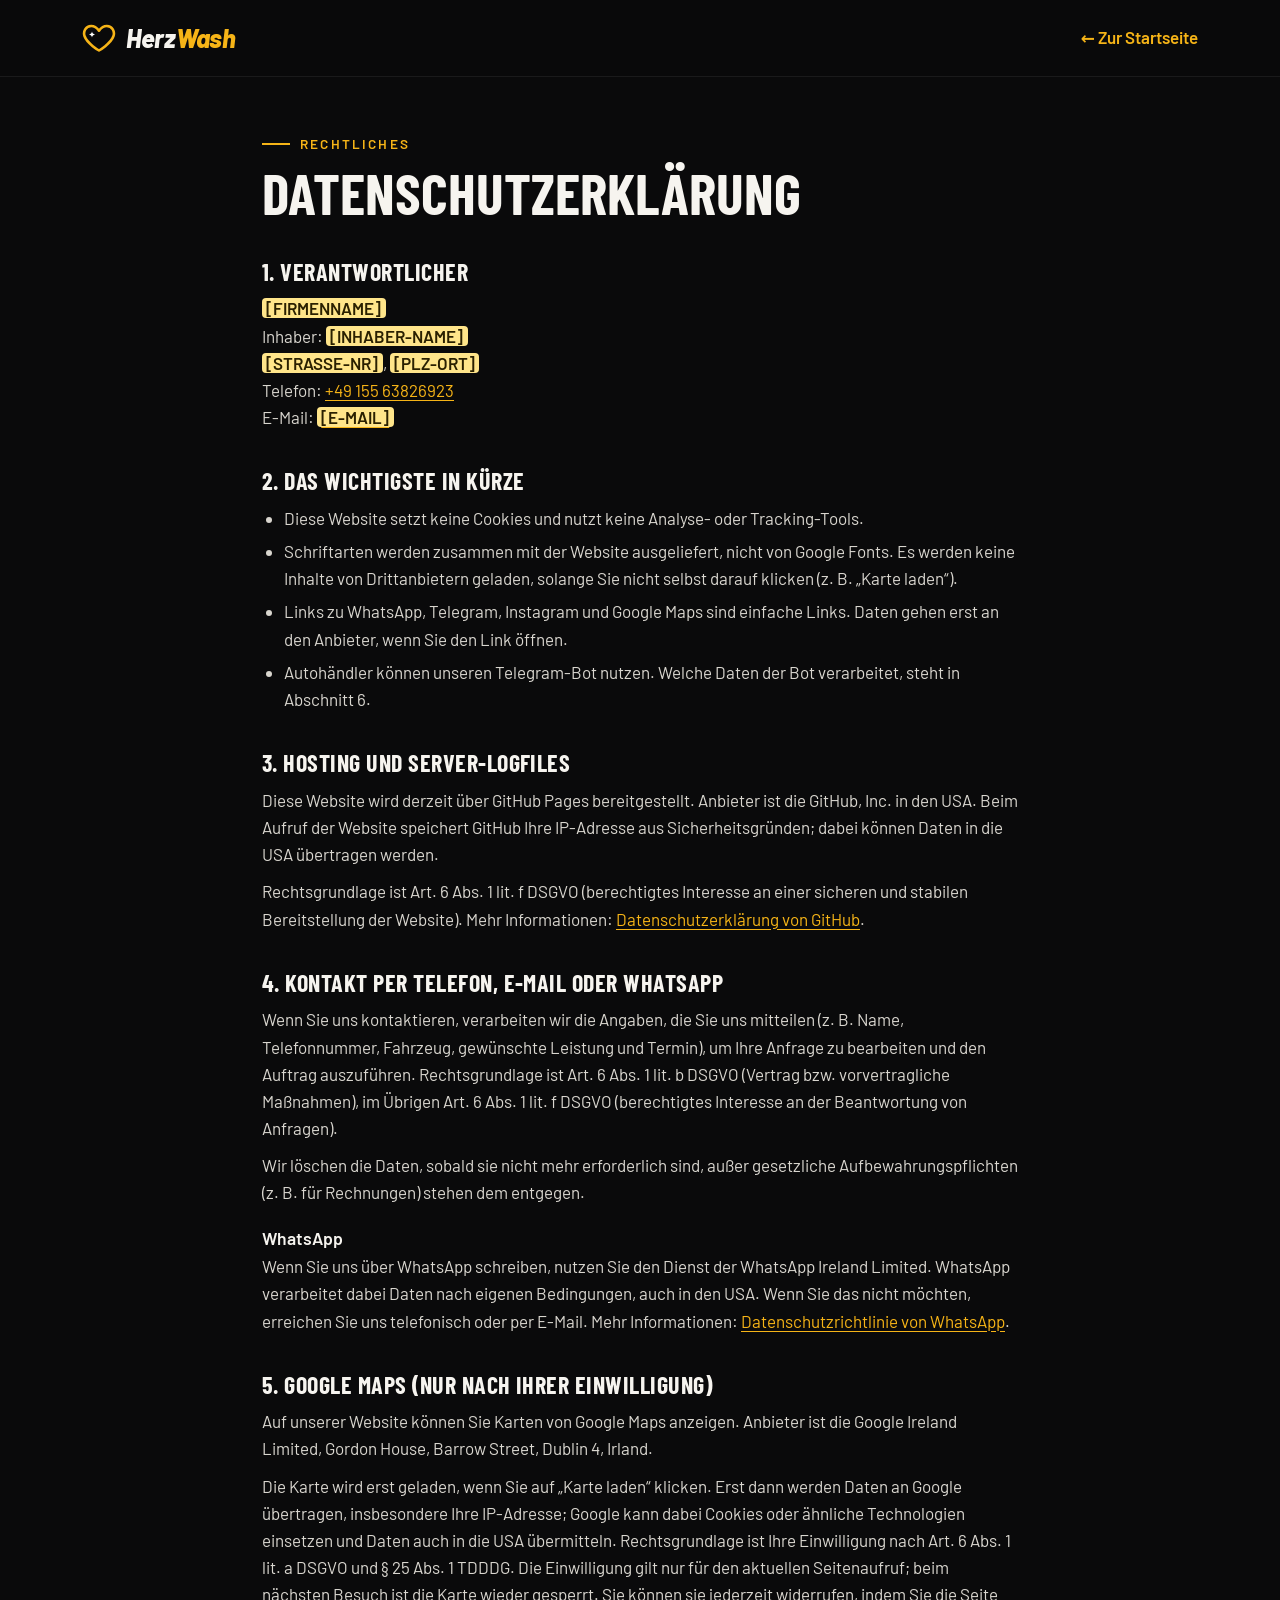
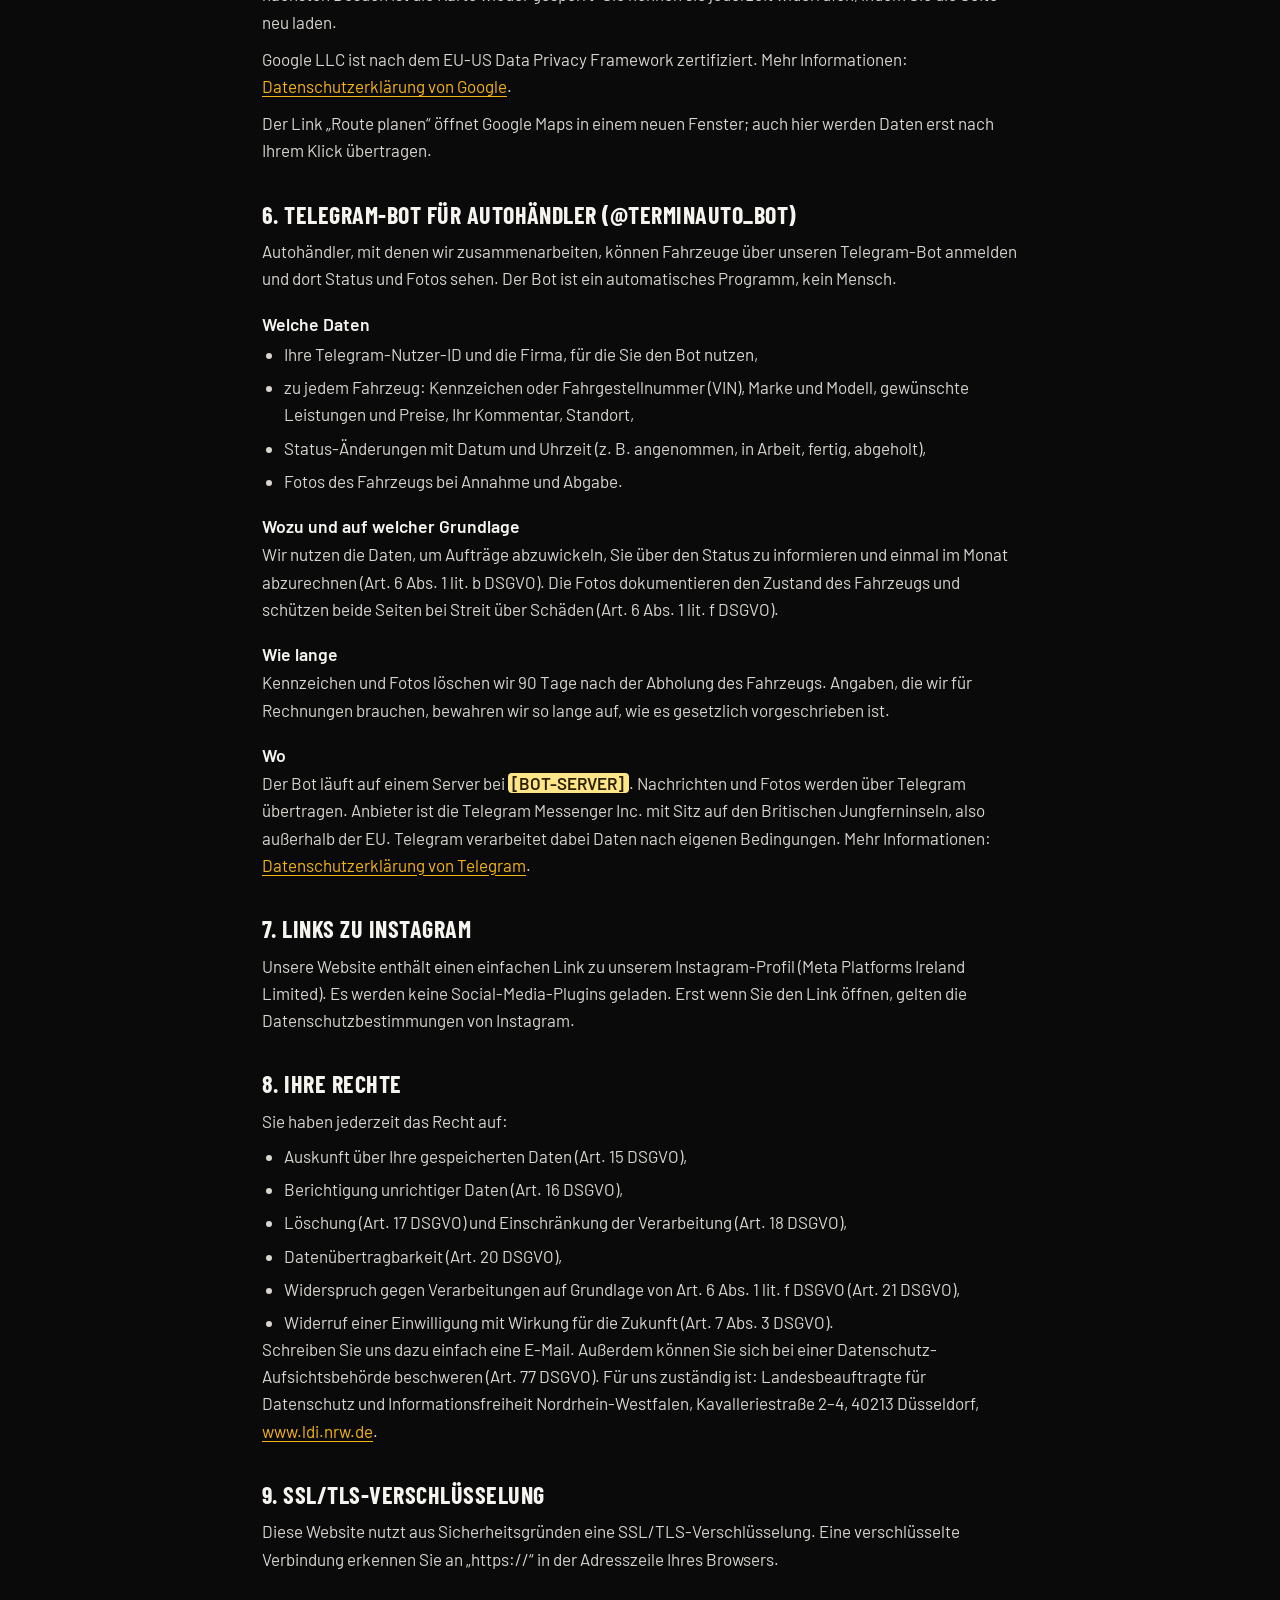
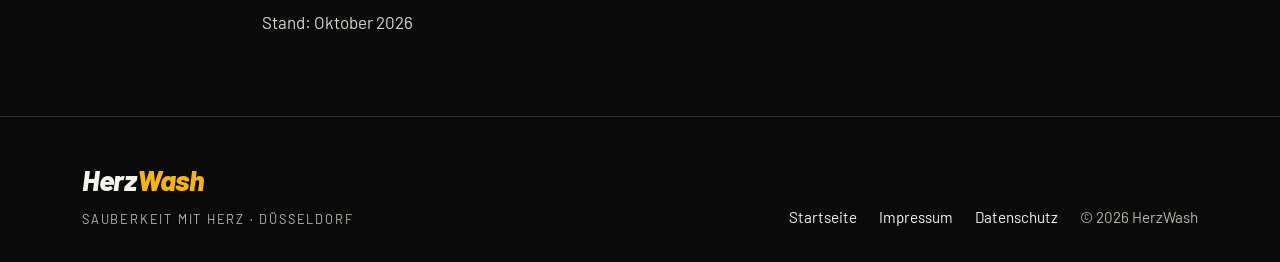
==== datenschutz.html @ 4cea4511 "HerzWash website: first test version Static German site (home, Impressum, Datenschutz) in the brand " ====
<!doctype html>
<html lang="de">
<head>
<meta charset="utf-8">
<meta name="viewport" content="width=device-width, initial-scale=1">
<title>Datenschutzerklärung — HerzWash</title>
<meta name="robots" content="noindex">
<meta name="theme-color" content="#0a0a0b">
<link rel="icon" href="favicon.svg" type="image/svg+xml">
<link rel="stylesheet" href="css/style.css">
</head>
<body>

<header class="site-header">
  <div class="wrap bar">
    <a class="brand" href="index.html" aria-label="HerzWash — zur Startseite">
      <svg class="brand-mark" viewBox="0 0 34 30" aria-hidden="true"><path d="M17 27.5S5.2 20.6 2.6 13.3C.9 8.6 3.7 3 9.2 3c3.2 0 5.7 1.8 7.8 4.6C19.1 4.8 21.6 3 24.8 3c5.5 0 8.3 5.6 6.6 10.3C28.8 20.6 17 27.5 17 27.5z" fill="none" stroke="#f6b417" stroke-width="2.6" stroke-linejoin="round"/><path d="M10 8.6c.45 1.9 1.1 2.55 3 3-1.9.45-2.55 1.1-3 3-.45-1.9-1.1-2.55-3-3 1.9-.45 2.55-1.1 3-3z" fill="#fff"/></svg>
      <span class="wm">Herz<b>Wash</b></span>
    </a>
    <a class="back" href="index.html">← Zur Startseite</a>
  </div>
</header>

<main class="legal">
  <div class="wrap">
    <span class="eyebrow">Rechtliches</span>
    <h1>Datenschutz&shy;erklärung</h1>

    <h2>1. Verantwortlicher</h2>
    <address>
      [FIRMENNAME]<br>
      Inhaber: [INHABER-NAME]<br>
      [STRASSE-NR], [PLZ-ORT]<br>
      Telefon: <a href="tel:+4915563826923">+49 155 63826923</a><br>
      E-Mail: <a href="mailto:[E-MAIL]">[E-MAIL]</a>
    </address>

    <h2>2. Das Wichtigste in Kürze</h2>
    <ul>
      <li>Diese Website setzt keine Cookies und nutzt keine Analyse- oder Tracking-Tools.</li>
      <li>Schriftarten werden zusammen mit der Website ausgeliefert, nicht von Google Fonts. Es werden keine Inhalte von Drittanbietern geladen, solange Sie nicht selbst darauf klicken (z. B. „Karte laden“).</li>
      <li>Links zu WhatsApp, Telegram, Instagram und Google Maps sind einfache Links. Daten gehen erst an den Anbieter, wenn Sie den Link öffnen.</li>
      <li>Autohändler können unseren Telegram-Bot nutzen. Welche Daten der Bot verarbeitet, steht in Abschnitt 6.</li>
    </ul>

    <h2>3. Hosting und Server-Logfiles</h2>
    <!-- Test version on GitHub Pages. When moving to the final hosting, rewrite this section for that provider. -->
    <p>Diese Website wird derzeit über GitHub Pages bereitgestellt. Anbieter ist die GitHub, Inc. in den USA. Beim Aufruf der Website speichert GitHub Ihre IP-Adresse aus Sicherheitsgründen; dabei können Daten in die USA übertragen werden.</p>
    <p>Rechtsgrundlage ist Art. 6 Abs. 1 lit. f DSGVO (berechtigtes Interesse an einer sicheren und stabilen Bereitstellung der Website). Mehr Informationen: <a href="https://docs.github.com/site-policy/privacy-policies/github-general-privacy-statement" target="_blank" rel="noopener">Datenschutzerklärung von GitHub</a>.</p>

    <h2>4. Kontakt per Telefon, E-Mail oder WhatsApp</h2>
    <p>Wenn Sie uns kontaktieren, verarbeiten wir die Angaben, die Sie uns mitteilen (z. B. Name, Telefonnummer, Fahrzeug, gewünschte Leistung und Termin), um Ihre Anfrage zu bearbeiten und den Auftrag auszuführen. Rechtsgrundlage ist Art. 6 Abs. 1 lit. b DSGVO (Vertrag bzw. vorvertragliche Maßnahmen), im Übrigen Art. 6 Abs. 1 lit. f DSGVO (berechtigtes Interesse an der Beantwortung von Anfragen).</p>
    <p>Wir löschen die Daten, sobald sie nicht mehr erforderlich sind, außer gesetzliche Aufbewahrungspflichten (z. B. für Rechnungen) stehen dem entgegen.</p>
    <h3>WhatsApp</h3>
    <p>Wenn Sie uns über WhatsApp schreiben, nutzen Sie den Dienst der WhatsApp Ireland Limited. WhatsApp verarbeitet dabei Daten nach eigenen Bedingungen, auch in den USA. Wenn Sie das nicht möchten, erreichen Sie uns telefonisch oder per E-Mail. Mehr Informationen: <a href="https://www.whatsapp.com/legal/privacy-policy-eea" target="_blank" rel="noopener">Datenschutzrichtlinie von WhatsApp</a>.</p>

    <h2 id="google-maps">5. Google Maps (nur nach Ihrer Einwilligung)</h2>
    <p>Auf unserer Website können Sie Karten von Google Maps anzeigen. Anbieter ist die Google Ireland Limited, Gordon House, Barrow Street, Dublin 4, Irland.</p>
    <p>Die Karte wird erst geladen, wenn Sie auf „Karte laden“ klicken. Erst dann werden Daten an Google übertragen, insbesondere Ihre IP-Adresse; Google kann dabei Cookies oder ähnliche Technologien einsetzen und Daten auch in die USA übermitteln. Rechtsgrundlage ist Ihre Einwilligung nach Art. 6 Abs. 1 lit. a DSGVO und § 25 Abs. 1 TDDDG. Die Einwilligung gilt nur für den aktuellen Seitenaufruf; beim nächsten Besuch ist die Karte wieder gesperrt. Sie können sie jederzeit widerrufen, indem Sie die Seite neu laden.</p>
    <p>Google LLC ist nach dem EU-US Data Privacy Framework zertifiziert. Mehr Informationen: <a href="https://policies.google.com/privacy" target="_blank" rel="noopener">Datenschutzerklärung von Google</a>.</p>
    <p>Der Link „Route planen“ öffnet Google Maps in einem neuen Fenster; auch hier werden Daten erst nach Ihrem Klick übertragen.</p>

    <h2 id="telegram-bot">6. Telegram-Bot für Autohändler (@terminauto_bot)</h2>
    <p>Autohändler, mit denen wir zusammenarbeiten, können Fahrzeuge über unseren Telegram-Bot anmelden und dort Status und Fotos sehen. Der Bot ist ein automatisches Programm, kein Mensch.</p>
    <h3>Welche Daten</h3>
    <ul>
      <li>Ihre Telegram-Nutzer-ID und die Firma, für die Sie den Bot nutzen,</li>
      <li>zu jedem Fahrzeug: Kennzeichen oder Fahrgestellnummer (VIN), Marke und Modell, gewünschte Leistungen und Preise, Ihr Kommentar, Standort,</li>
      <li>Status-Änderungen mit Datum und Uhrzeit (z. B. angenommen, in Arbeit, fertig, abgeholt),</li>
      <li>Fotos des Fahrzeugs bei Annahme und Abgabe.</li>
    </ul>
    <h3>Wozu und auf welcher Grundlage</h3>
    <p>Wir nutzen die Daten, um Aufträge abzuwickeln, Sie über den Status zu informieren und einmal im Monat abzurechnen (Art. 6 Abs. 1 lit. b DSGVO). Die Fotos dokumentieren den Zustand des Fahrzeugs und schützen beide Seiten bei Streit über Schäden (Art. 6 Abs. 1 lit. f DSGVO).</p>
    <h3>Wie lange</h3>
    <p>Kennzeichen und Fotos löschen wir 90 Tage nach der Abholung des Fahrzeugs. Angaben, die wir für Rechnungen brauchen, bewahren wir so lange auf, wie es gesetzlich vorgeschrieben ist.</p>
    <h3>Wo</h3>
    <p>Der Bot läuft auf einem Server bei [BOT-SERVER]. Nachrichten und Fotos werden über Telegram übertragen. Anbieter ist die Telegram Messenger Inc. mit Sitz auf den Britischen Jungferninseln, also außerhalb der EU. Telegram verarbeitet dabei Daten nach eigenen Bedingungen. Mehr Informationen: <a href="https://telegram.org/privacy" target="_blank" rel="noopener">Datenschutzerklärung von Telegram</a>.</p>

    <h2>7. Links zu Instagram</h2>
    <p>Unsere Website enthält einen einfachen Link zu unserem Instagram-Profil (Meta Platforms Ireland Limited). Es werden keine Social-Media-Plugins geladen. Erst wenn Sie den Link öffnen, gelten die Datenschutzbestimmungen von Instagram.</p>

    <h2>8. Ihre Rechte</h2>
    <p>Sie haben jederzeit das Recht auf:</p>
    <ul>
      <li>Auskunft über Ihre gespeicherten Daten (Art. 15 DSGVO),</li>
      <li>Berichtigung unrichtiger Daten (Art. 16 DSGVO),</li>
      <li>Löschung (Art. 17 DSGVO) und Einschränkung der Verarbeitung (Art. 18 DSGVO),</li>
      <li>Datenübertragbarkeit (Art. 20 DSGVO),</li>
      <li>Widerspruch gegen Verarbeitungen auf Grundlage von Art. 6 Abs. 1 lit. f DSGVO (Art. 21 DSGVO),</li>
      <li>Widerruf einer Einwilligung mit Wirkung für die Zukunft (Art. 7 Abs. 3 DSGVO).</li>
    </ul>
    <p>Schreiben Sie uns dazu einfach eine E-Mail. Außerdem können Sie sich bei einer Datenschutz-Aufsichtsbehörde beschweren (Art. 77 DSGVO). Für uns zuständig ist: Landesbeauftragte für Datenschutz und Informationsfreiheit Nordrhein-Westfalen, Kavalleriestraße 2–4, 40213 Düsseldorf, <a href="https://www.ldi.nrw.de" target="_blank" rel="noopener">www.ldi.nrw.de</a>.</p>

    <h2>9. SSL/TLS-Verschlüsselung</h2>
    <p>Diese Website nutzt aus Sicherheitsgründen eine SSL/TLS-Verschlüsselung. Eine verschlüsselte Verbindung erkennen Sie an „https://“ in der Adresszeile Ihres Browsers.</p>

    <p style="margin-top:36px">Stand: Oktober 2026</p>
  </div>
</main>

<footer class="site-footer">
  <div class="wrap footer-inner">
    <div class="footer-brand">
      <span class="wm">Herz<b>Wash</b></span>
      <p>Sauberkeit mit Herz · Düsseldorf</p>
    </div>
    <nav class="footer-links" aria-label="Rechtliches">
      <a href="index.html">Startseite</a>
      <a href="impressum.html">Impressum</a>
      <a href="datenschutz.html" aria-current="page">Datenschutz</a>
      <span>© 2026 HerzWash</span>
    </nav>
  </div>
</footer>

<script src="js/main.js"></script>
</body>
</html>
---- css/style.css ----
/* HerzWash — site styles. Mobile first; fonts are self-hosted (no Google CDN). */

@font-face { font-family: "Barlow"; src: url("../fonts/barlow-latin-400-normal.woff2") format("woff2"); font-weight: 400; font-style: normal; font-display: swap; }
@font-face { font-family: "Barlow"; src: url("../fonts/barlow-latin-500-normal.woff2") format("woff2"); font-weight: 500; font-style: normal; font-display: swap; }
@font-face { font-family: "Barlow"; src: url("../fonts/barlow-latin-600-normal.woff2") format("woff2"); font-weight: 600; font-style: normal; font-display: swap; }
@font-face { font-family: "Barlow"; src: url("../fonts/barlow-latin-800-italic.woff2") format("woff2"); font-weight: 800; font-style: italic; font-display: swap; }
@font-face { font-family: "Barlow Condensed"; src: url("../fonts/barlow-condensed-latin-600-normal.woff2") format("woff2"); font-weight: 600; font-style: normal; font-display: swap; }
@font-face { font-family: "Barlow Condensed"; src: url("../fonts/barlow-condensed-latin-700-normal.woff2") format("woff2"); font-weight: 700; font-style: normal; font-display: swap; }
@font-face { font-family: "Barlow Condensed"; src: url("../fonts/barlow-condensed-latin-800-normal.woff2") format("woff2"); font-weight: 800; font-style: normal; font-display: swap; }

:root {
  --bg: #0a0a0b;
  --bg-2: #111113;
  --surface: #17171a;
  --surface-2: #202024;
  --line: #2d2d32;
  --text: #f6f4ef;
  --muted: #b9b5ac;
  --gold: #f6b417;
  --gold-2: #ffc94a;
  --gold-ink: #161105;
  --radius: 16px;
  --wrap: 1180px;
  --gutter: 20px;
  --header-h: 64px;
  --font: "Barlow", system-ui, -apple-system, "Segoe UI", sans-serif;
  --font-cond: "Barlow Condensed", "Arial Narrow", sans-serif;
  --hex: url("data:image/svg+xml,%3Csvg xmlns='http://www.w3.org/2000/svg' width='34.64' height='60' viewBox='0 0 34.64 60'%3E%3Cpath d='M17.32 0L34.64 10V30L17.32 40L0 30V10ZM17.32 40V60' fill='none' stroke='%23f6b417' stroke-width='.6'/%3E%3C/svg%3E");
  color-scheme: dark;
}

*, *::before, *::after { box-sizing: border-box; }
html { scroll-behavior: smooth; scroll-padding-top: calc(var(--header-h) + 12px); -webkit-text-size-adjust: 100%; }
body {
  margin: 0;
  background: var(--bg);
  color: var(--text);
  font-family: var(--font);
  font-size: 1.0625rem;
  line-height: 1.6;
  -webkit-font-smoothing: antialiased;
}
img { display: block; max-width: 100%; height: auto; }
a { color: var(--gold); text-underline-offset: 3px; }
a:hover { color: var(--gold-2); }
:focus-visible { outline: 2px solid var(--gold); outline-offset: 3px; border-radius: 4px; }
h1, h2, h3 { margin: 0; line-height: 1.05; }
p { margin: 0; }
ul { margin: 0; padding: 0; list-style: none; }

.wrap { width: 100%; max-width: var(--wrap); margin: 0 auto; padding: 0 var(--gutter); }

.skip-link { position: absolute; left: 12px; top: -60px; z-index: 100; background: var(--gold); color: var(--gold-ink); padding: 10px 16px; border-radius: 8px; font-weight: 600; }
.skip-link:focus { top: 12px; }

.icon { width: 1.25em; height: 1.25em; flex: none; fill: none; stroke: currentColor; stroke-width: 2; stroke-linecap: round; stroke-linejoin: round; }

/* Wordmark: "Herz" white, "Wash" gold — like the logo */
.wm { font-family: var(--font); font-weight: 800; font-style: italic; letter-spacing: -0.015em; color: var(--text); white-space: nowrap; }
.wm b { color: var(--gold); font-weight: 800; margin-left: 0.03em; }

/* Placeholders like [PREIS-AUSSEN] are highlighted by js/main.js until they are replaced */
mark.ph { background: #ffe58a; color: #2a2000; border-radius: 4px; padding: 0 0.25em; font-style: normal; font-weight: 600; }

/* Buttons */
.btn {
  display: inline-flex; align-items: center; justify-content: center; gap: 0.55em;
  min-height: 50px; padding: 0.75em 1.35em;
  border-radius: 10px; border: 1.5px solid transparent;
  font: 600 1rem/1.2 var(--font); text-decoration: none; cursor: pointer;
  transition: background-color .2s, border-color .2s, color .2s, transform .2s;
}
.btn:active { transform: translateY(1px); }
.btn-gold { background: var(--gold); color: var(--gold-ink); }
.btn-gold:hover { background: var(--gold-2); color: var(--gold-ink); }
.btn-line { border-color: rgba(246, 244, 239, 0.3); color: var(--text); }
.btn-line:hover { border-color: var(--gold); color: var(--text); }
.btn-sm { min-height: 44px; padding: 0.55em 1em; font-size: 0.95rem; }

/* Section basics */
.section { padding: 72px 0; }
.eyebrow {
  display: inline-flex; align-items: center; gap: 10px;
  font: 600 0.85rem/1.2 var(--font); letter-spacing: 0.16em; text-transform: uppercase; color: var(--gold);
}
.eyebrow::before { content: ""; width: 28px; height: 2px; background: var(--gold); }
.h2 {
  font-family: var(--font-cond); font-weight: 700; text-transform: uppercase;
  font-size: clamp(2.25rem, 8vw, 3.75rem); letter-spacing: 0.005em; margin-top: 14px;
}
.h2 em { font-style: normal; color: var(--gold); }
.section-head { display: grid; gap: 16px; margin-bottom: 36px; }
.section-head p { color: var(--muted); max-width: 620px; }

/* Header */
.site-header {
  position: sticky; top: 0; z-index: 50;
  background: rgba(10, 10, 11, 0.86);
  -webkit-backdrop-filter: blur(12px); backdrop-filter: blur(12px);
  border-bottom: 1px solid rgba(255, 255, 255, 0.07);
}
.bar { height: var(--header-h); display: flex; align-items: center; justify-content: space-between; gap: 16px; }
.brand { display: inline-flex; align-items: center; gap: 10px; text-decoration: none; }
.brand-mark { width: 34px; height: 30px; flex: none; }
.brand .wm { font-size: 1.6rem; line-height: 1; }
.nav { display: none; }
.nav a { color: var(--text); text-decoration: none; font-weight: 500; }
.nav a:hover { color: var(--gold); }
.header-actions { display: flex; align-items: center; gap: 8px; }
.header-actions .btn-book { display: none; }
.icon-btn {
  display: inline-grid; place-items: center; width: 44px; height: 44px;
  border-radius: 10px; border: 1.5px solid rgba(246, 244, 239, 0.22);
  background: transparent; color: var(--text); cursor: pointer;
}
.icon-btn:hover { border-color: var(--gold); color: var(--gold); }
.nav-open .nav {
  display: block; position: absolute; left: 0; right: 0; top: var(--header-h);
  background: var(--bg); border-bottom: 1px solid var(--line); padding: 8px var(--gutter) 20px;
}
.nav-open .nav ul { display: grid; }
.nav-open .nav a { display: block; padding: 14px 0; border-bottom: 1px solid var(--line); font-size: 1.15rem; }
.nav-toggle .icon-close { display: none; }
.nav-open .nav-toggle .icon-close { display: block; }
.nav-open .nav-toggle .icon-menu { display: none; }

/* Hero */
.hero { position: relative; overflow: hidden; padding: 40px 0 64px; isolation: isolate; }
.hero::before {
  content: ""; position: absolute; inset: 0; z-index: -1;
  background: var(--hex) 0 0 / 69.28px 120px;
  opacity: 0.25;
  -webkit-mask-image: radial-gradient(ellipse 80% 70% at 85% 10%, #000 0%, transparent 70%);
  mask-image: radial-gradient(ellipse 80% 70% at 85% 10%, #000 0%, transparent 70%);
}
.hero-inner { display: grid; gap: 36px; align-items: center; }
.hero-title { margin-top: 18px; }
.hero-title .wm { display: block; font-size: clamp(3.4rem, 17vw, 6.6rem); line-height: 0.95; }
.tagline {
  display: flex; align-items: center; gap: 14px; margin-top: 14px;
  font: 600 clamp(1rem, 4.4vw, 1.35rem)/1.2 var(--font); letter-spacing: 0.14em; text-transform: uppercase;
}
.tagline::before, .tagline::after { content: ""; height: 2px; width: 28px; background: var(--gold); flex: none; }
.tagline em { font-style: normal; color: var(--gold); }
.lead { margin-top: 22px; font-size: 1.15rem; color: var(--muted); max-width: 560px; }
.hero-cta { display: grid; gap: 10px; margin-top: 28px; }
.hero-meta { display: flex; flex-wrap: wrap; gap: 8px 18px; margin-top: 22px; color: var(--muted); font-size: 0.95rem; }
.hero-meta span { display: inline-flex; align-items: center; gap: 8px; }
.hero-meta .icon { color: var(--gold); }
.hero-media { position: relative; margin: 0; }
.hero-media img {
  width: 100%; aspect-ratio: 4 / 5; object-fit: cover; object-position: 50% 70%;
  border-radius: 22px; border: 1px solid rgba(246, 180, 23, 0.35);
}
.hero-media figcaption {
  position: absolute; left: 14px; bottom: 14px;
  background: rgba(10, 10, 11, 0.8); -webkit-backdrop-filter: blur(6px); backdrop-filter: blur(6px);
  border: 1px solid var(--line); border-radius: 10px; padding: 8px 12px; font-size: 0.9rem; color: var(--muted);
}
.hero-media figcaption strong { color: var(--text); font-weight: 600; }

/* Values strip (from the HerzWash flyer) */
.values { border-block: 1px solid var(--line); background: var(--bg-2); }
.values ul { display: grid; grid-template-columns: repeat(2, minmax(0, 1fr)); gap: 0; }
.values li {
  display: flex; align-items: center; gap: 12px; padding: 18px 8px;
  font: 600 1rem/1.25 var(--font-cond); letter-spacing: 0.06em; text-transform: uppercase;
}
.values li .icon { width: 28px; height: 28px; color: var(--gold); stroke-width: 1.7; }
.values li:last-child { grid-column: 1 / -1; }

/* Services */
.services { display: grid; gap: 14px; }
.service {
  position: relative; display: flex; flex-direction: column; gap: 12px;
  background: var(--surface); border: 1px solid var(--line); border-radius: var(--radius); padding: 24px;
}
.service h3 { font: 700 1.6rem/1.1 var(--font-cond); text-transform: uppercase; letter-spacing: 0.01em; }
.service p { color: var(--muted); flex-grow: 1; }
.service .no { font: 700 0.95rem/1 var(--font-cond); color: var(--gold); letter-spacing: 0.1em; }
.chips { display: flex; flex-wrap: wrap; gap: 6px; }
.chips li { font-size: 0.82rem; font-weight: 500; padding: 4px 10px; border-radius: 999px; background: var(--surface-2); border: 1px solid var(--line); color: var(--text); }
.price { display: flex; align-items: baseline; justify-content: space-between; gap: 12px; border-top: 1px solid var(--line); padding-top: 14px; }
.price span { color: var(--muted); font-size: 0.9rem; }
.price strong { font: 700 1.6rem/1 var(--font-cond); color: var(--text); }
.service.featured { background: linear-gradient(160deg, #241c08 0%, var(--surface) 55%); border-color: rgba(246, 180, 23, 0.6); }
.badge { position: absolute; top: 20px; right: 20px; background: var(--gold); color: var(--gold-ink); font: 700 0.75rem/1 var(--font); letter-spacing: 0.08em; text-transform: uppercase; padding: 6px 10px; border-radius: 999px; }
.price-note { margin-top: 20px; color: var(--muted); font-size: 0.95rem; }

/* Before / after */
.ba-list { display: grid; gap: 14px; }
.ba { display: grid; grid-template-columns: 1fr 1fr; gap: 4px; border-radius: var(--radius); overflow: hidden; border: 1px solid var(--line); margin: 0; }
.ba figure { position: relative; margin: 0; }
.ba img { width: 100%; height: 100%; aspect-ratio: 1 / 1; object-fit: cover; }
.ba .tag {
  position: absolute; left: 8px; top: 8px; padding: 4px 9px; border-radius: 6px;
  font: 700 0.75rem/1 var(--font); letter-spacing: 0.08em; text-transform: uppercase;
  background: rgba(10, 10, 11, 0.82); color: var(--text);
}
.ba .tag.after { background: var(--gold); color: var(--gold-ink); }

.gallery { display: grid; grid-template-columns: repeat(2, minmax(0, 1fr)); gap: 8px; margin-top: 14px; }
.gallery figure { margin: 0; border-radius: 12px; overflow: hidden; background: var(--surface); }
.gallery img { width: 100%; aspect-ratio: 3 / 4; object-fit: cover; transition: transform .5s; }
.gallery figure:hover img { transform: scale(1.03); }
.gallery .wide { grid-column: 1 / -1; }
.gallery .wide img { aspect-ratio: 4 / 3; }
.insta {
  display: flex; flex-wrap: wrap; align-items: center; justify-content: space-between; gap: 16px;
  margin-top: 14px; padding: 22px 24px; border-radius: var(--radius);
  background: var(--surface); border: 1px solid var(--line);
}
.insta p { font-size: 1.1rem; }
.insta p span { color: var(--muted); display: block; font-size: 0.95rem; }

/* Dealers */
.dealers { background: var(--bg-2); border-top: 3px solid var(--gold); position: relative; overflow: hidden; isolation: isolate; }
.dealers::before {
  content: ""; position: absolute; inset: 0; z-index: -1;
  background: var(--hex) 0 0 / 69.28px 120px; opacity: 0.25;
  -webkit-mask-image: linear-gradient(to bottom, #000, transparent 60%);
  mask-image: linear-gradient(to bottom, #000, transparent 60%);
}
.dealers-inner { display: grid; gap: 32px; }
.dealers-copy p { color: var(--muted); margin-top: 16px; max-width: 520px; }
.dealers-copy .btns { display: grid; gap: 10px; margin-top: 26px; }
.dealers-copy .note { margin-top: 14px; font-size: 0.92rem; }
.features { display: grid; gap: 12px; }
.feature { display: grid; grid-template-columns: auto 1fr; gap: 6px 16px; background: var(--surface); border: 1px solid var(--line); border-radius: var(--radius); padding: 20px; }
.feature .icon-wrap { grid-row: span 2; display: grid; place-items: center; width: 48px; height: 48px; border-radius: 12px; background: rgba(246, 180, 23, 0.12); color: var(--gold); }
.feature .icon-wrap .icon { width: 24px; height: 24px; }
.feature h3 { font: 700 1.3rem/1.15 var(--font-cond); text-transform: uppercase; letter-spacing: 0.02em; align-self: end; }
.feature p { color: var(--muted); font-size: 0.98rem; }

/* Locations */
.locations { display: grid; gap: 16px; }
.location { background: var(--surface); border: 1px solid var(--line); border-radius: var(--radius); overflow: hidden; display: flex; flex-direction: column; }
.location-body { padding: 24px; display: grid; gap: 14px; }
.location .kicker { font: 600 0.8rem/1.2 var(--font); letter-spacing: 0.14em; text-transform: uppercase; color: var(--gold); }
.location h3 { font: 700 2rem/1 var(--font-cond); text-transform: uppercase; }
.info { display: grid; gap: 10px; }
.info li { display: grid; grid-template-columns: auto 1fr; gap: 12px; align-items: start; }
.info .icon { color: var(--gold); margin-top: 3px; }
.map {
  position: relative; margin-top: auto; aspect-ratio: 16 / 10; min-height: 220px; isolation: isolate;
  background: var(--bg-2); border-top: 1px solid var(--line);
  display: grid; place-items: center; text-align: center; padding: 20px;
}
.map::before { content: ""; position: absolute; inset: 0; z-index: -1; background: var(--hex) 0 0 / 69.28px 120px; opacity: 0.18; }
.map iframe { position: absolute; inset: 0; width: 100%; height: 100%; border: 0; }
.map-consent { display: grid; gap: 12px; justify-items: center; max-width: 340px; }
.map-consent p { font-size: 0.88rem; color: var(--muted); }
.location .route { display: inline-flex; align-items: center; gap: 8px; font-weight: 600; text-decoration: none; }

/* Contact */
.contact-inner { display: grid; gap: 32px; }
.contact-copy p { color: var(--muted); margin-top: 16px; max-width: 520px; }
.contact-list { display: grid; gap: 10px; }
.contact-link {
  display: flex; align-items: center; gap: 16px; padding: 18px 20px; border-radius: 14px;
  background: var(--surface); border: 1px solid var(--line); color: var(--text); text-decoration: none;
  transition: border-color .2s;
}
.contact-link:hover { border-color: var(--gold); color: var(--text); }
.contact-link .icon { width: 26px; height: 26px; color: var(--gold); }
.contact-link span { display: grid; line-height: 1.3; }
.contact-link small { color: var(--muted); font-size: 0.88rem; }
.contact-link strong { font-weight: 600; font-size: 1.1rem; }
.contact-link.primary { background: var(--gold); border-color: var(--gold); color: var(--gold-ink); }
.contact-link.primary .icon, .contact-link.primary small { color: var(--gold-ink); }
.contact-link.primary:hover { background: var(--gold-2); color: var(--gold-ink); }

/* Footer */
.site-footer { border-top: 1px solid var(--line); padding: 40px 0 32px; color: var(--muted); font-size: 0.95rem; }
.footer-inner { display: grid; gap: 24px; }
.footer-brand .wm { font-size: 1.8rem; }
.footer-brand p { margin-top: 6px; letter-spacing: 0.14em; text-transform: uppercase; font-size: 0.8rem; }
.footer-links { display: flex; flex-wrap: wrap; gap: 10px 22px; }
.footer-links a { color: var(--text); text-decoration: none; }
.footer-links a:hover { color: var(--gold); }

/* Sticky action bar — phones only */
.action-bar {
  position: fixed; left: 0; right: 0; bottom: 0; z-index: 40;
  display: grid; grid-template-columns: repeat(3, 1fr); gap: 8px;
  padding: 10px 12px calc(10px + env(safe-area-inset-bottom));
  background: rgba(10, 10, 11, 0.94); -webkit-backdrop-filter: blur(10px); backdrop-filter: blur(10px);
  border-top: 1px solid var(--line);
}
.action-bar a {
  display: grid; justify-items: center; gap: 2px; padding: 8px 4px; border-radius: 10px;
  font-size: 0.8rem; font-weight: 600; text-decoration: none; color: var(--text); background: var(--surface);
}
.action-bar a .icon { width: 22px; height: 22px; color: var(--gold); }
.action-bar a.primary { background: var(--gold); color: var(--gold-ink); }
.action-bar a.primary .icon { color: var(--gold-ink); }
body.has-action-bar { padding-bottom: 84px; }

/* Legal pages */
.legal { padding: 48px 0 80px; }
.legal .wrap { max-width: 820px; }
.legal h1 { font: 700 clamp(2.4rem, 9vw, 3.6rem)/1 var(--font-cond); text-transform: uppercase; margin: 12px 0 28px; }
.legal h2 { font: 700 1.5rem/1.15 var(--font-cond); text-transform: uppercase; letter-spacing: 0.02em; margin: 36px 0 10px; color: var(--text); }
.legal h3 { font-weight: 600; font-size: 1.1rem; margin: 22px 0 6px; }
.legal p, .legal li { color: #d9d6cf; }
.legal p + p { margin-top: 10px; }
.legal ul { list-style: disc; padding-left: 1.3em; display: grid; gap: 6px; margin-top: 8px; }
.legal address { font-style: normal; color: #d9d6cf; }
.back { display: inline-flex; align-items: center; gap: 8px; text-decoration: none; font-weight: 600; }

/* ---------- Larger screens ---------- */
@media (min-width: 560px) {
  .hero-cta { display: flex; flex-wrap: wrap; }
  .dealers-copy .btns { display: flex; flex-wrap: wrap; }
  .values ul { grid-template-columns: repeat(3, minmax(0, 1fr)); }
  .values li:last-child { grid-column: auto; }
  .services { grid-template-columns: repeat(2, minmax(0, 1fr)); }
  .gallery { grid-template-columns: repeat(3, minmax(0, 1fr)); }
  .gallery .wide { grid-column: span 2; }
  .gallery .wide img { aspect-ratio: auto; height: 100%; }
}

@media (min-width: 760px) {
  :root { --gutter: 32px; --header-h: 76px; }
  .section { padding: 104px 0; }
  .action-bar { display: none; }
  body.has-action-bar { padding-bottom: 0; }
  .ba-list { grid-template-columns: repeat(2, minmax(0, 1fr)); gap: 16px; }
  .ba img { aspect-ratio: 4 / 3; }
  .locations { grid-template-columns: repeat(2, minmax(0, 1fr)); }
  .footer-inner { grid-template-columns: 1fr auto; align-items: end; }
}

@media (min-width: 960px) {
  .nav { display: block; }
  .nav ul { display: flex; gap: 28px; }
  .nav-toggle { display: none; }
  .header-actions .btn-book { display: inline-flex; }
  .header-actions .call-btn { display: none; }
  .hero { padding: 72px 0 104px; }
  .hero-inner { grid-template-columns: 1.15fr 0.85fr; gap: 56px; }
  .hero-media img { aspect-ratio: 4 / 5; }
  .values ul { grid-template-columns: repeat(5, minmax(0, 1fr)); }
  .values li { justify-content: center; padding: 22px 8px; }
  .services { grid-template-columns: repeat(3, minmax(0, 1fr)); gap: 16px; }
  .gallery { grid-template-columns: repeat(4, minmax(0, 1fr)); gap: 12px; }
  .dealers-inner { grid-template-columns: 0.9fr 1.1fr; gap: 56px; align-items: center; }
  .features { grid-template-columns: repeat(2, minmax(0, 1fr)); }
  .feature { grid-template-columns: 1fr; }
  .feature .icon-wrap { grid-row: auto; margin-bottom: 6px; }
  .contact-inner { grid-template-columns: 1fr 1fr; gap: 56px; align-items: center; }
  .section-head { grid-template-columns: 1fr auto; align-items: end; }
  .section-head p { max-width: 440px; }
}

@media (prefers-reduced-motion: reduce) {
  html { scroll-behavior: auto; }
  * { transition: none !important; }
}
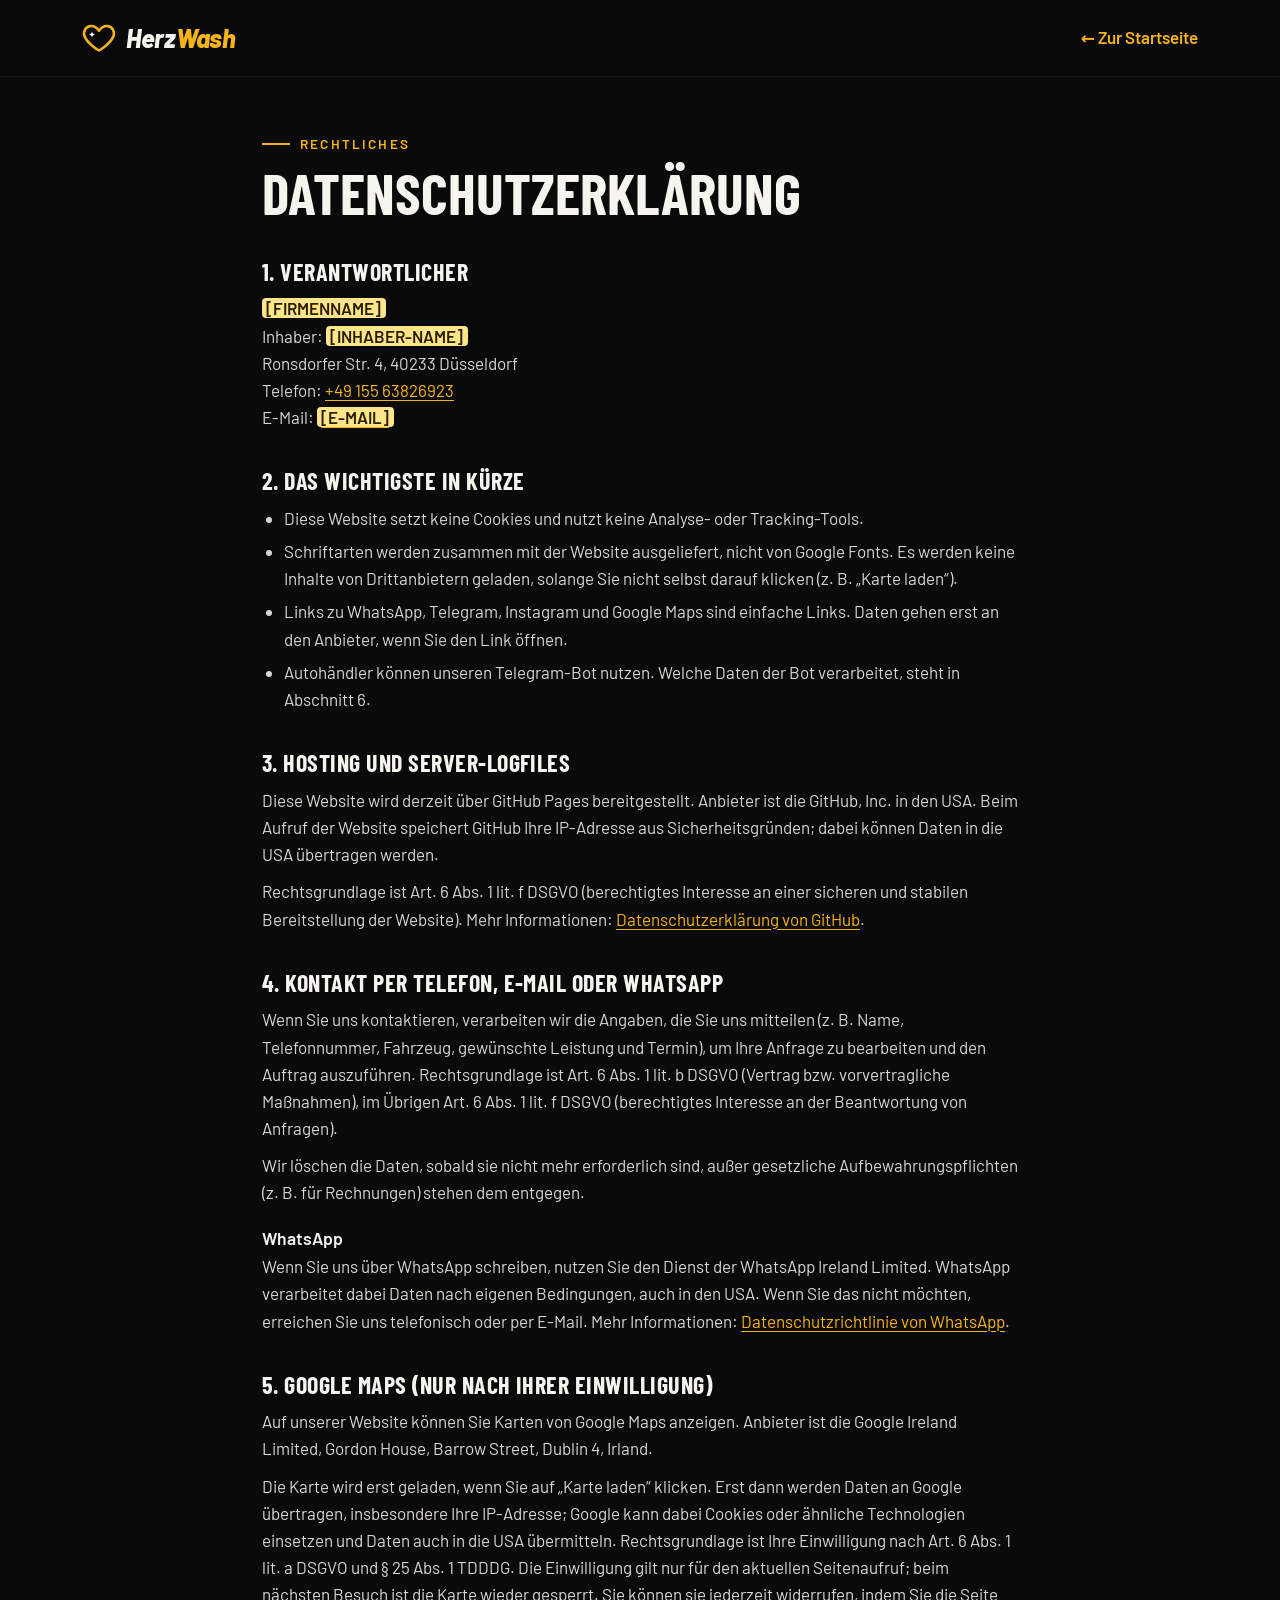
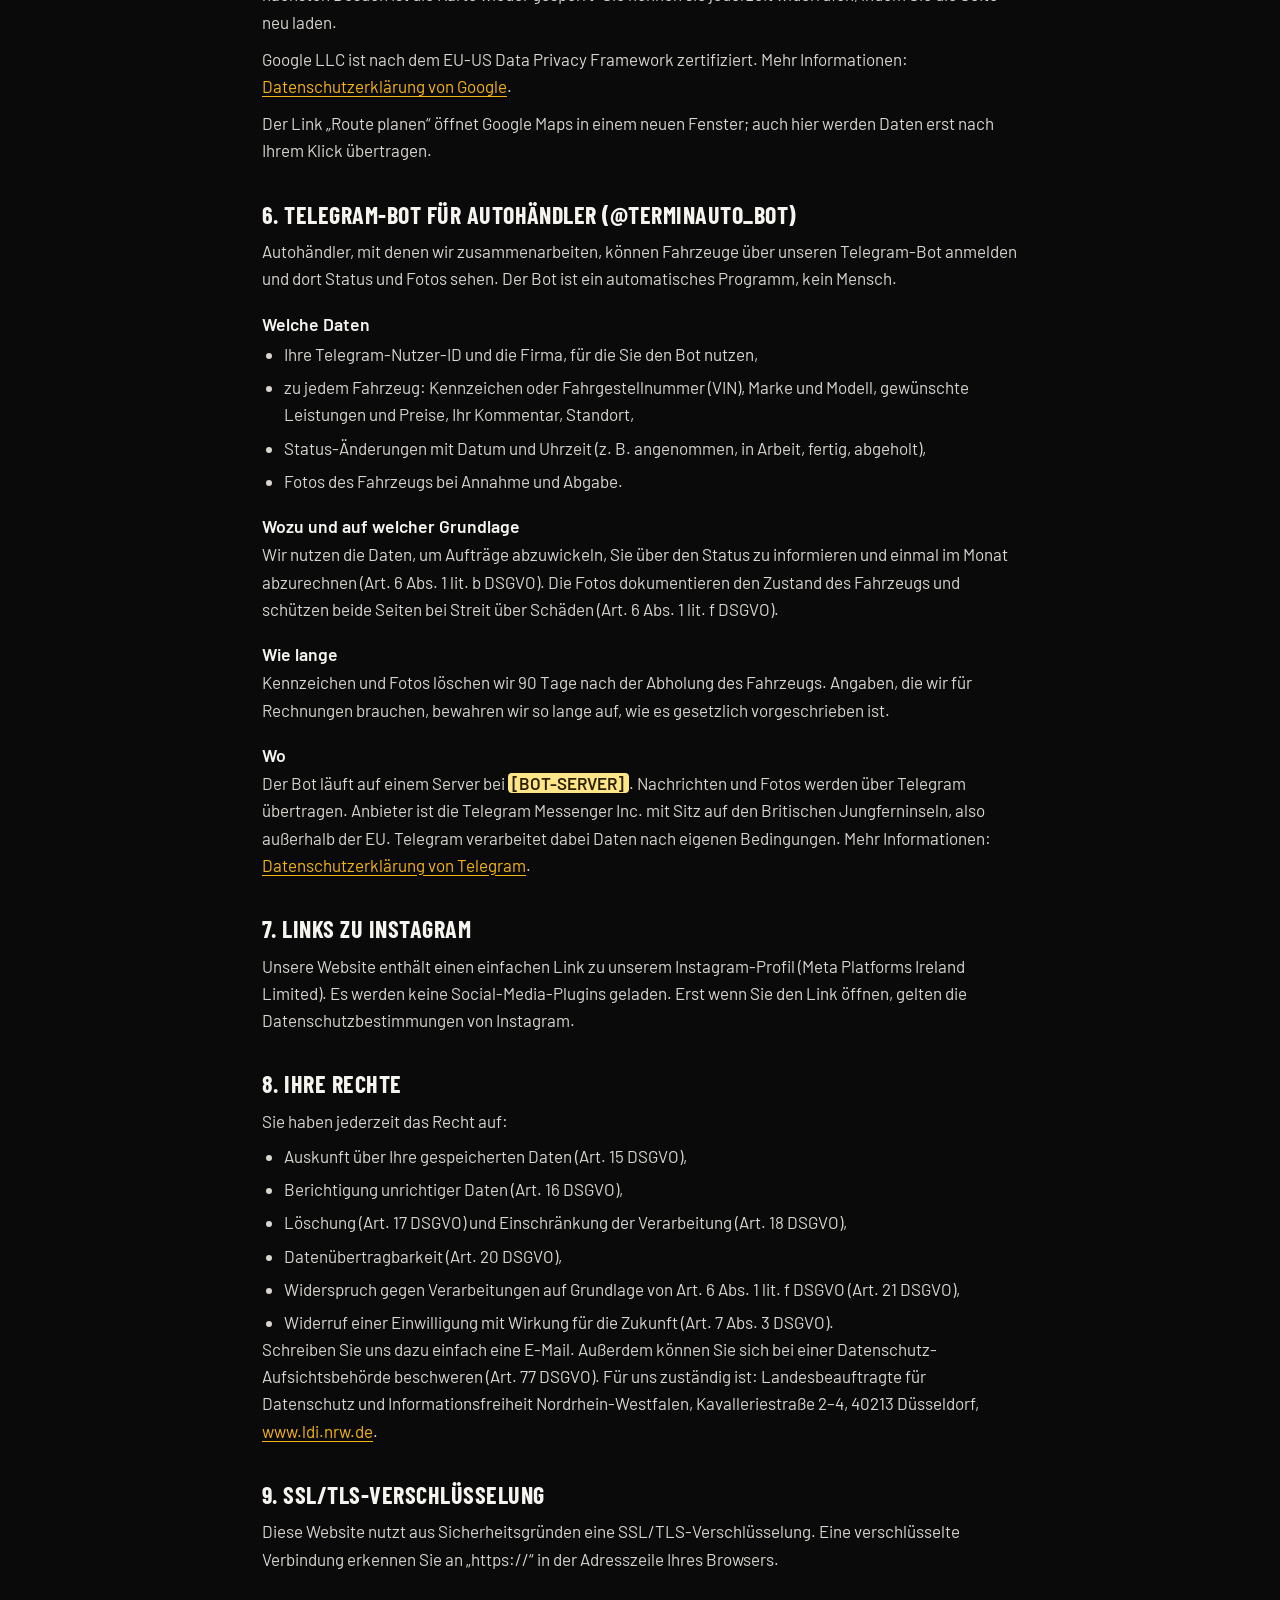
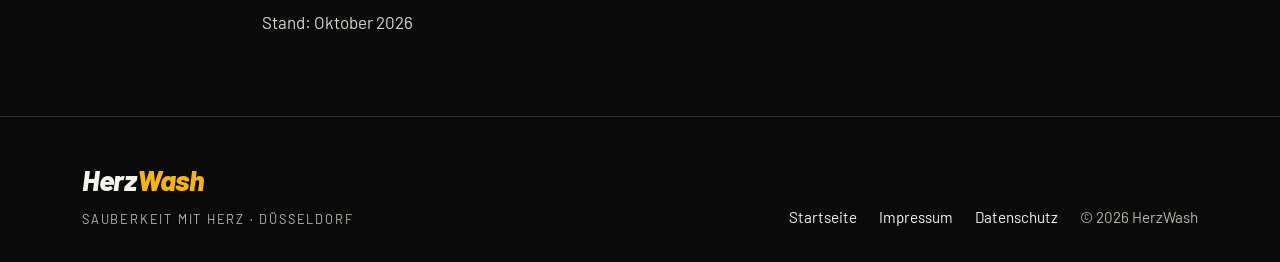
==== commit 0f2685af: "Opening hours, Impressum address, Motorreinigung extra Hours Mo-Fr 9-19, Sa 10-18, So closed. Impres" ====
--- a/datenschutz.html
+++ b/datenschutz.html
@@ -30,7 +30,7 @@
     <address>
       [FIRMENNAME]<br>
       Inhaber: [INHABER-NAME]<br>
-      [STRASSE-NR], [PLZ-ORT]<br>
+      Ronsdorfer Str. 4, 40233 Düsseldorf<br>
       Telefon: <a href="tel:+4915563826923">+49 155 63826923</a><br>
       E-Mail: <a href="mailto:[E-MAIL]">[E-MAIL]</a>
     </address>
--- a/css/style.css
+++ b/css/style.css
@@ -176,13 +176,21 @@
   background: var(--surface); border: 1px solid var(--line); border-radius: var(--radius); padding: 24px;
 }
 .service h3 { font: 700 1.6rem/1.1 var(--font-cond); text-transform: uppercase; letter-spacing: 0.01em; }
-.service p { color: var(--muted); flex-grow: 1; }
+.service p { color: var(--muted); }
 .service .no { font: 700 0.95rem/1 var(--font-cond); color: var(--gold); letter-spacing: 0.1em; }
 .chips { display: flex; flex-wrap: wrap; gap: 6px; }
 .chips li { font-size: 0.82rem; font-weight: 500; padding: 4px 10px; border-radius: 999px; background: var(--surface-2); border: 1px solid var(--line); color: var(--text); }
 .price { display: flex; align-items: baseline; justify-content: space-between; gap: 12px; border-top: 1px solid var(--line); padding-top: 14px; }
 .price span { color: var(--muted); font-size: 0.9rem; }
 .price strong { font: 700 1.6rem/1 var(--font-cond); color: var(--text); }
+.pkg { display: grid; gap: 16px; padding: 4px 0 6px; flex-grow: 1; align-content: start; }
+.pkg h4 { margin: 0 0 8px; font: 600 0.8rem/1.2 var(--font); letter-spacing: 0.14em; text-transform: uppercase; color: var(--gold); }
+.checks { display: grid; gap: 8px; }
+.checks li { position: relative; padding-left: 26px; line-height: 1.4; }
+.checks li::before {
+  content: ""; position: absolute; left: 3px; top: 0.2em; width: 6px; height: 11px;
+  border: solid var(--gold); border-width: 0 2.5px 2.5px 0; transform: rotate(45deg);
+}
 .service.featured { background: linear-gradient(160deg, #241c08 0%, var(--surface) 55%); border-color: rgba(246, 180, 23, 0.6); }
 .badge { position: absolute; top: 20px; right: 20px; background: var(--gold); color: var(--gold-ink); font: 700 0.75rem/1 var(--font); letter-spacing: 0.08em; text-transform: uppercase; padding: 6px 10px; border-radius: 999px; }
 .price-note { margin-top: 20px; color: var(--muted); font-size: 0.95rem; }
@@ -198,6 +206,13 @@
   background: rgba(10, 10, 11, 0.82); color: var(--text);
 }
 .ba .tag.after { background: var(--gold); color: var(--gold-ink); }
+.ba-title { font: 700 1.3rem/1.15 var(--font-cond); text-transform: uppercase; letter-spacing: 0.04em; margin: 0 0 12px; }
+.ba-list + .ba-title { margin-top: 32px; }
+.ph-img {
+  position: relative; isolation: isolate; width: 100%; height: 100%; aspect-ratio: 1 / 1;
+  display: grid; place-items: center; padding: 36px 8px 8px; text-align: center; font-size: 0.75rem; background: var(--bg-2);
+}
+.ph-img::before { content: ""; position: absolute; inset: 0; z-index: -1; background: var(--hex) 0 0 / 69.28px 120px; opacity: 0.18; }
 
 .gallery { display: grid; grid-template-columns: repeat(2, minmax(0, 1fr)); gap: 8px; margin-top: 14px; }
 .gallery figure { margin: 0; border-radius: 12px; overflow: hidden; background: var(--surface); }
@@ -326,8 +341,11 @@
   .action-bar { display: none; }
   body.has-action-bar { padding-bottom: 0; }
   .ba-list { grid-template-columns: repeat(2, minmax(0, 1fr)); gap: 16px; }
-  .ba img { aspect-ratio: 4 / 3; }
-  .locations { grid-template-columns: repeat(2, minmax(0, 1fr)); }
+  .ba img, .ph-img { aspect-ratio: 4 / 3; }
+  .location.wide { flex-direction: row; }
+  .location.wide > * { flex: 1 1 0; min-width: 0; }
+  .location.wide .location-body { align-content: center; padding: 36px; }
+  .location.wide .map { margin-top: 0; border-top: 0; border-left: 1px solid var(--line); aspect-ratio: auto; min-height: 320px; }
   .footer-inner { grid-template-columns: 1fr auto; align-items: end; }
 }
 
@@ -342,7 +360,8 @@
   .hero-media img { aspect-ratio: 4 / 5; }
   .values ul { grid-template-columns: repeat(5, minmax(0, 1fr)); }
   .values li { justify-content: center; padding: 22px 8px; }
-  .services { grid-template-columns: repeat(3, minmax(0, 1fr)); gap: 16px; }
+  .services { gap: 16px; }
+  .pkg { grid-template-columns: 1fr 1fr; gap: 20px; }
   .gallery { grid-template-columns: repeat(4, minmax(0, 1fr)); gap: 12px; }
   .dealers-inner { grid-template-columns: 0.9fr 1.1fr; gap: 56px; align-items: center; }
   .features { grid-template-columns: repeat(2, minmax(0, 1fr)); }
@@ -357,3 +376,40 @@
   html { scroll-behavior: auto; }
   * { transition: none !important; }
 }
+
+/* Packages are the main block right after the hero */
+.section.packages { padding-top: 8px; }
+.pkg-btn { width: 100%; margin-top: 4px; }
+.price-note strong { color: var(--text); font-weight: 600; }
+.price-note + .price-note { margin-top: 6px; }
+@media (min-width: 760px) {
+  .section.packages { padding-top: 16px; }
+}
+
+/* Van cargo area: short video next to the photo pair */
+.ba-video-row { display: grid; gap: 14px; }
+.ba-video { margin: 0; width: 100%; max-width: 340px; justify-self: center; border-radius: var(--radius); overflow: hidden; border: 1px solid var(--line); background: #000; }
+.ba-video video { display: block; width: 100%; aspect-ratio: 9 / 16; object-fit: cover; }
+.ba-video figcaption { padding: 8px 12px; font-size: 0.85rem; color: var(--muted); }
+.ba img.pos-low { object-position: 50% 75%; }
+@media (min-width: 760px) {
+  .ba-video-row { grid-template-columns: 300px 1fr; align-items: center; }
+}
+
+/* Extra next to the packages (Motorreinigung) */
+.extra {
+  display: grid; grid-template-columns: 88px 1fr; gap: 14px 16px; align-items: center; margin-top: 14px;
+  background: var(--surface); border: 1px solid var(--line); border-radius: var(--radius); padding: 16px;
+}
+.extra .no { font: 700 0.95rem/1 var(--font-cond); color: var(--gold); letter-spacing: 0.1em; text-transform: uppercase; }
+.extra img { width: 88px; height: 88px; object-fit: cover; border-radius: 12px; }
+.extra h3 { font: 700 1.4rem/1.1 var(--font-cond); text-transform: uppercase; margin-top: 4px; }
+.extra p { color: var(--muted); font-size: 0.95rem; margin-top: 4px; }
+.extra-side { grid-column: 1 / -1; display: flex; align-items: center; justify-content: space-between; gap: 12px; border-top: 1px solid var(--line); padding-top: 12px; }
+.extra-price { font: 700 1.6rem/1 var(--font-cond); white-space: nowrap; }
+.extra-price small { font: 500 0.85rem/1 var(--font); color: var(--muted); }
+@media (min-width: 760px) {
+  .extra { grid-template-columns: 120px 1fr auto; padding: 18px 24px 18px 18px; }
+  .extra img { width: 120px; height: 90px; }
+  .extra-side { grid-column: auto; border-top: 0; padding-top: 0; gap: 20px; }
+}
